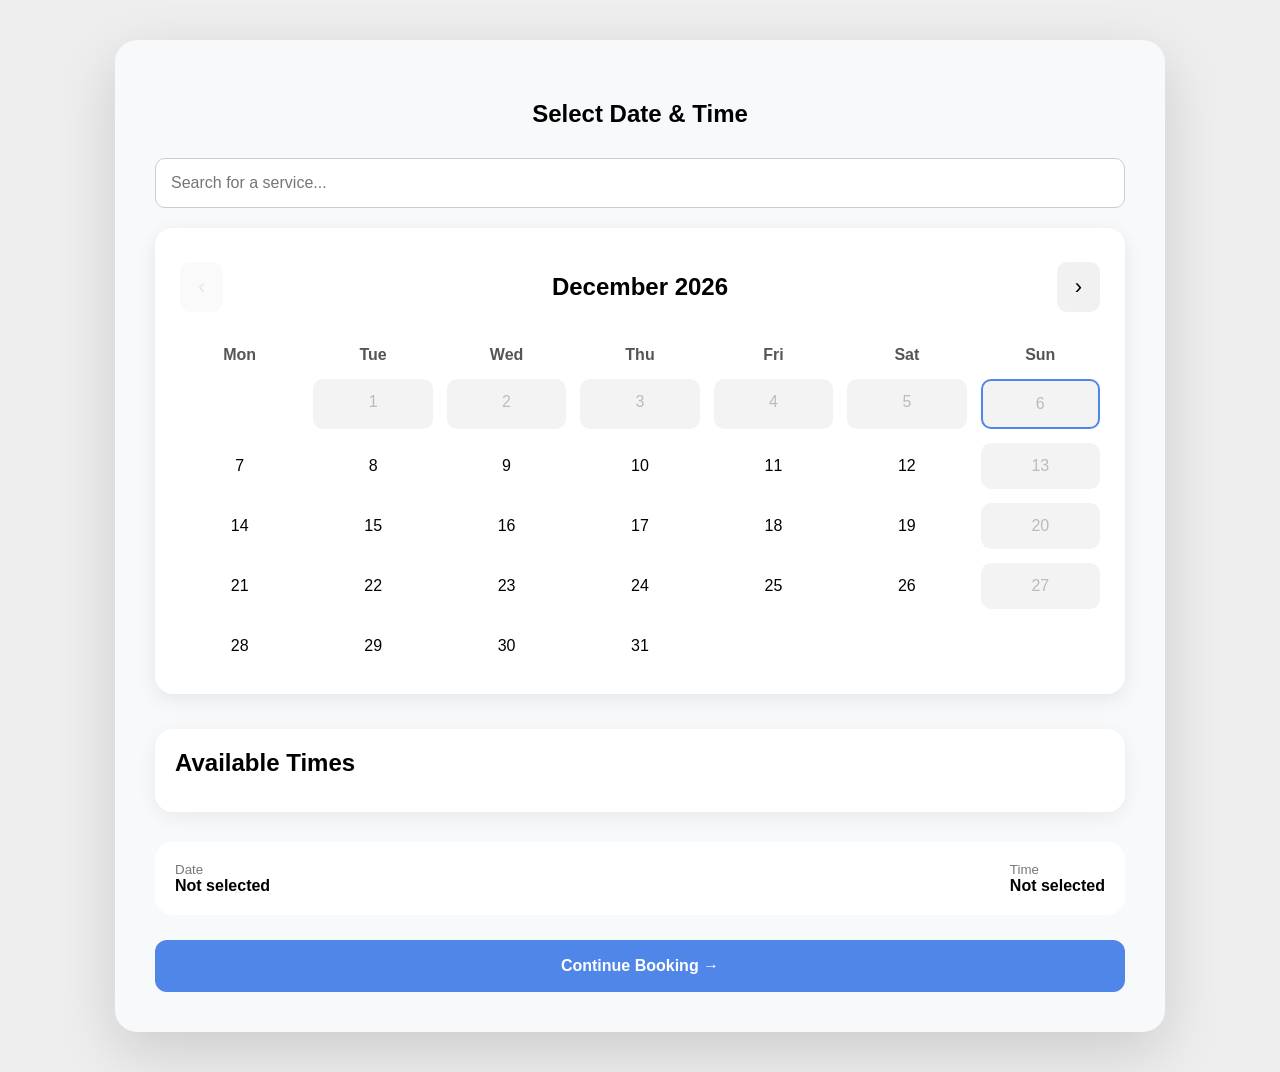
==== index.html @ dd41b32f "Initial Booking System" ====
<!DOCTYPE html>
<html lang="en">
<head>
  <meta charset="UTF-8" />
  <meta name="viewport" content="width=device-width, initial-scale=1.0" />
  <title>Booking Calendar</title>
  <link rel="stylesheet" href="css/style.css" />
</head>
<body>

  <main class="app">

    <section class="page active" id="calendarPage">
      <h1>Select Date & Time</h1>

      <input class="search" placeholder="Search for a service..." />

      <div class="calendar-card">
        <div class="calendar-header">
          <button id="prevMonth">‹</button>
          <h2 id="monthTitle"></h2>
          <button id="nextMonth">›</button>
        </div>

        <div class="weekdays">
          <span>Mon</span><span>Tue</span><span>Wed</span><span>Thu</span><span>Fri</span><span>Sat</span><span>Sun</span>
        </div>

        <div class="dates" id="dates"></div>
      </div>

      <div class="time-section">
        <h2>Available Times</h2>
        <p id="closedMessage" class="closed-message"></p>
        <div class="time-grid" id="timeGrid"></div>
      </div>

      <div class="summary">
        <div>
          <small>Date</small>
          <b id="selectedDateText">Not selected</b>
        </div>
        <div>
          <small>Time</small>
          <b id="selectedTimeText">Not selected</b>
        </div>
      </div>

      <button class="main-btn" id="continueBtn">Continue Booking →</button>
    </section>

    <section class="page" id="detailsPage">
      <button class="back-btn" id="backBtn">← Back</button>

      <h1>Booking Details</h1>

      <div class="service-card">
        <div class="icon">📅</div>
        <div>
          <b>Appointment</b>
          <p id="bookingSummary">No date selected</p>
        </div>
      </div>

      <form id="bookingForm">
        <label>Full Name</label>
        <input id="nameInput" placeholder="Your name" required />

        <label>Email Address</label>
        <input id="emailInput" type="email" placeholder="your@email.com" required />

        <label>Phone Number</label>
        <input id="phoneInput" placeholder="+49 ..." />

        <label>Notes</label>
        <textarea id="notesInput" placeholder="Write anything important..."></textarea>

        <button class="main-btn" type="submit">Submit Booking</button>
      </form>
    </section>

    <section class="page" id="successPage">
      <h1>Booking Sent ✅</h1>
      <p class="center-text">Your booking is pending approval.</p>
      <button class="main-btn" id="newBookingBtn">New Booking</button>
    </section>

  </main>

  <script src="js/booking.js"></script>
  <script src="js/calendar.js"></script>
  <script src="js/app.js"></script>
</body>
</html>
---- css/style.css ----
* {
  box-sizing: border-box;
  font-family: Arial, sans-serif;
}

body {
  margin: 0;
  background: #eeeeee;
  min-height: 100vh;
  display: flex;
  justify-content: center;
  padding: 40px;
}

.app {
  width: 100%;
  max-width: 1050px;
  background: #f8f9fb;
  border-radius: 22px;
  padding: 40px;
  box-shadow: 0 20px 60px #00000025;
}

.page {
  display: none;
}

.page.active {
  display: block;
}

h1 {
  text-align: center;
  margin-bottom: 30px;
}

.search,
input,
textarea {
  width: 100%;
  padding: 15px;
  border: 1px solid #ccc;
  border-radius: 10px;
  background: white;
  margin-bottom: 20px;
  font-size: 16px;
}

.calendar-card {
  background: white;
  border-radius: 18px;
  padding: 25px;
  box-shadow: 0 5px 20px #00000015;
}

.calendar-header {
  display: flex;
  justify-content: space-between;
  align-items: center;
}

.calendar-header button {
  border: none;
  background: #f1f1f1;
  padding: 12px 18px;
  border-radius: 10px;
  font-size: 22px;
  cursor: pointer;
}

.weekdays,
.dates {
  display: grid;
  grid-template-columns: repeat(7, 1fr);
  text-align: center;
  gap: 14px;
}

.weekdays {
  margin: 25px 0 15px;
  font-weight: bold;
  color: #555;
}

.date {
  padding: 14px;
  border-radius: 10px;
  cursor: pointer;
}

.date:hover {
  background: #e8efff;
}

.date.selected {
  background: #4f86e8;
  color: white;
}

.date.today {
  border: 2px solid #4f86e8;
}

.date.disabled {
  color: #bbb;
  background: #f3f3f3;
  cursor: not-allowed;
}

.empty {
  visibility: hidden;
}

/* TIME SECTION */
.time-section {
  margin-top: 35px;
  background: white;
  padding: 20px;
  border-radius: 18px;
  box-shadow: 0 5px 20px #00000010;
}

.time-section h2 {
  margin-top: 0;
  margin-bottom: 10px;
}

.closed-message {
  color: #777;
  font-size: 15px;
  margin-bottom: 15px;
}

.time-grid {
  display: grid;
  grid-template-columns: repeat(5, 1fr);
  gap: 12px;
}

.time-btn {
  width: 100%;
  padding: 13px;
  border: 1px solid #ccc;
  background: white;
  border-radius: 10px;
  cursor: pointer;
  font-size: 15px;
}

.time-btn:hover {
  background: #e8efff;
}

.time-btn.selected {
  background: #4f86e8;
  color: white;
  border: none;
}

.time-btn.disabled {
  background: #e5e5e5;
  color: #999;
  cursor: not-allowed;
  border: 1px solid #ddd;
}

.summary {
  margin-top: 30px;
  background: white;
  padding: 20px;
  border-radius: 18px;
  display: flex;
  justify-content: space-between;
  align-items: center;
}

.summary small {
  display: block;
  color: #777;
}

.main-btn {
  width: 100%;
  margin-top: 25px;
  padding: 17px;
  border: none;
  border-radius: 12px;
  background: #4f86e8;
  color: white;
  font-weight: bold;
  cursor: pointer;
  font-size: 16px;
}

.back-btn {
  border: none;
  background: none;
  font-size: 18px;
  cursor: pointer;
  margin-bottom: 20px;
}

.service-card,
.admin-card {
  background: white;
  padding: 20px;
  border-radius: 18px;
  display: flex;
  align-items: center;
  gap: 15px;
  margin-bottom: 25px;
  box-shadow: 0 4px 15px #00000010;
}

.admin-card {
  display: block;
}

.icon {
  background: #dfe8ff;
  padding: 15px;
  border-radius: 14px;
}

label {
  display: block;
  margin-bottom: 7px;
  font-weight: bold;
}

textarea {
  height: 130px;
  resize: none;
}

.center-text {
  text-align: center;
  font-size: 18px;
}

.booking-item {
  background: #f8f9fb;
  padding: 18px;
  border-radius: 14px;
  margin-top: 15px;
  border: 1px solid #ddd;
}

.booking-item button {
  padding: 10px 16px;
  border: none;
  border-radius: 8px;
  margin-right: 8px;
  cursor: pointer;
}

/* PHONE */
@media (max-width: 900px) {
  body {
    padding: 0;
    background: #f8f9fb;
  }

  .app {
    min-height: 100vh;
    padding: 22px;
    border-radius: 0;
    box-shadow: none;
  }

  h1 {
    font-size: 26px;
  }

  .calendar-card {
    padding: 16px;
  }

  .calendar-header h2 {
    font-size: 18px;
  }

  .weekdays,
  .dates {
    gap: 7px;
    font-size: 12px;
  }

  .date {
    padding: 10px 4px;
  }

  .time-grid {
    grid-template-columns: repeat(2, 1fr);
  }

  .summary {
    flex-direction: column;
    align-items: flex-start;
    gap: 12px;
  }
}

.delete-btn {
  background: #ffdddd;
  color: #b00020;
  margin-top: 10px;
}

.delete-btn:hover {
  background: #ffcccc;
}

.working-day {
  display: grid;
  grid-template-columns: 1.2fr 1fr 1fr 1fr;
  gap: 12px;
  align-items: center;
  background: #f8f9fb;
  padding: 14px;
  border-radius: 12px;
  margin-bottom: 12px;
  border: 1px solid #ddd;
}

.working-day input {
  margin-bottom: 0;
}

.open-row {
  display: flex;
  align-items: center;
  gap: 8px;
  margin-bottom: 0;
}

.open-row input {
  width: auto;
}

@media (max-width: 700px) {
  .working-day {
    grid-template-columns: 1fr;
  }
}
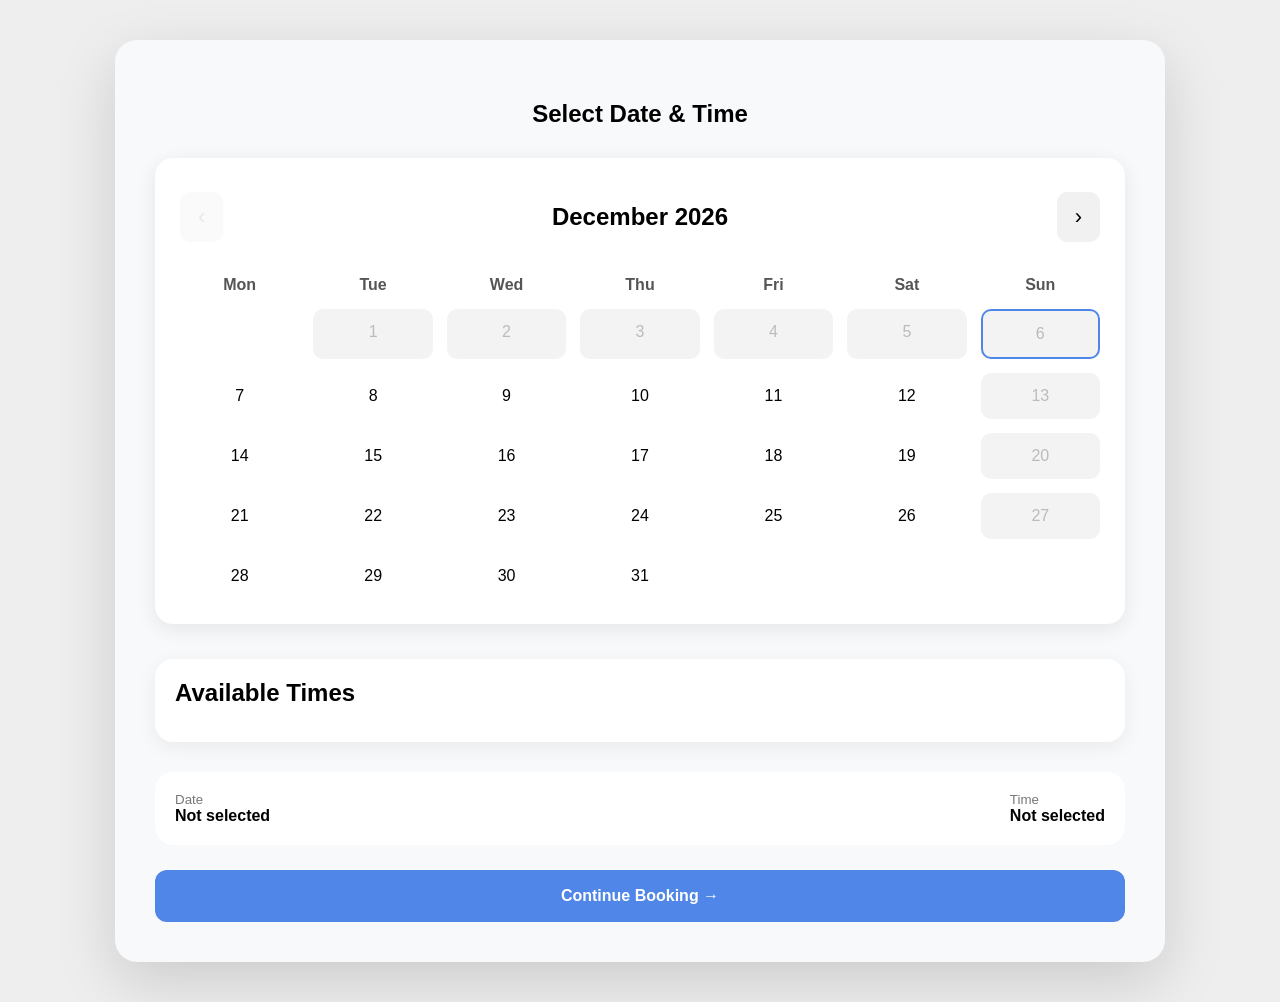
==== commit 9b06661f: "Initial Booking System" ====
--- a/index.html
+++ b/index.html
@@ -13,7 +13,7 @@
     <section class="page active" id="calendarPage">
       <h1>Select Date & Time</h1>
 
-      <input class="search" placeholder="Search for a service..." />
+      <!-- <input class="search" placeholder="Search for a service..." />    -->
 
       <div class="calendar-card">
         <div class="calendar-header">
--- a/css/style.css
+++ b/css/style.css
@@ -283,7 +283,7 @@
   .weekdays,
   .dates {
     gap: 7px;
-    font-size: 12px;
+    font-size: 12px;;
   }
 
   .date {
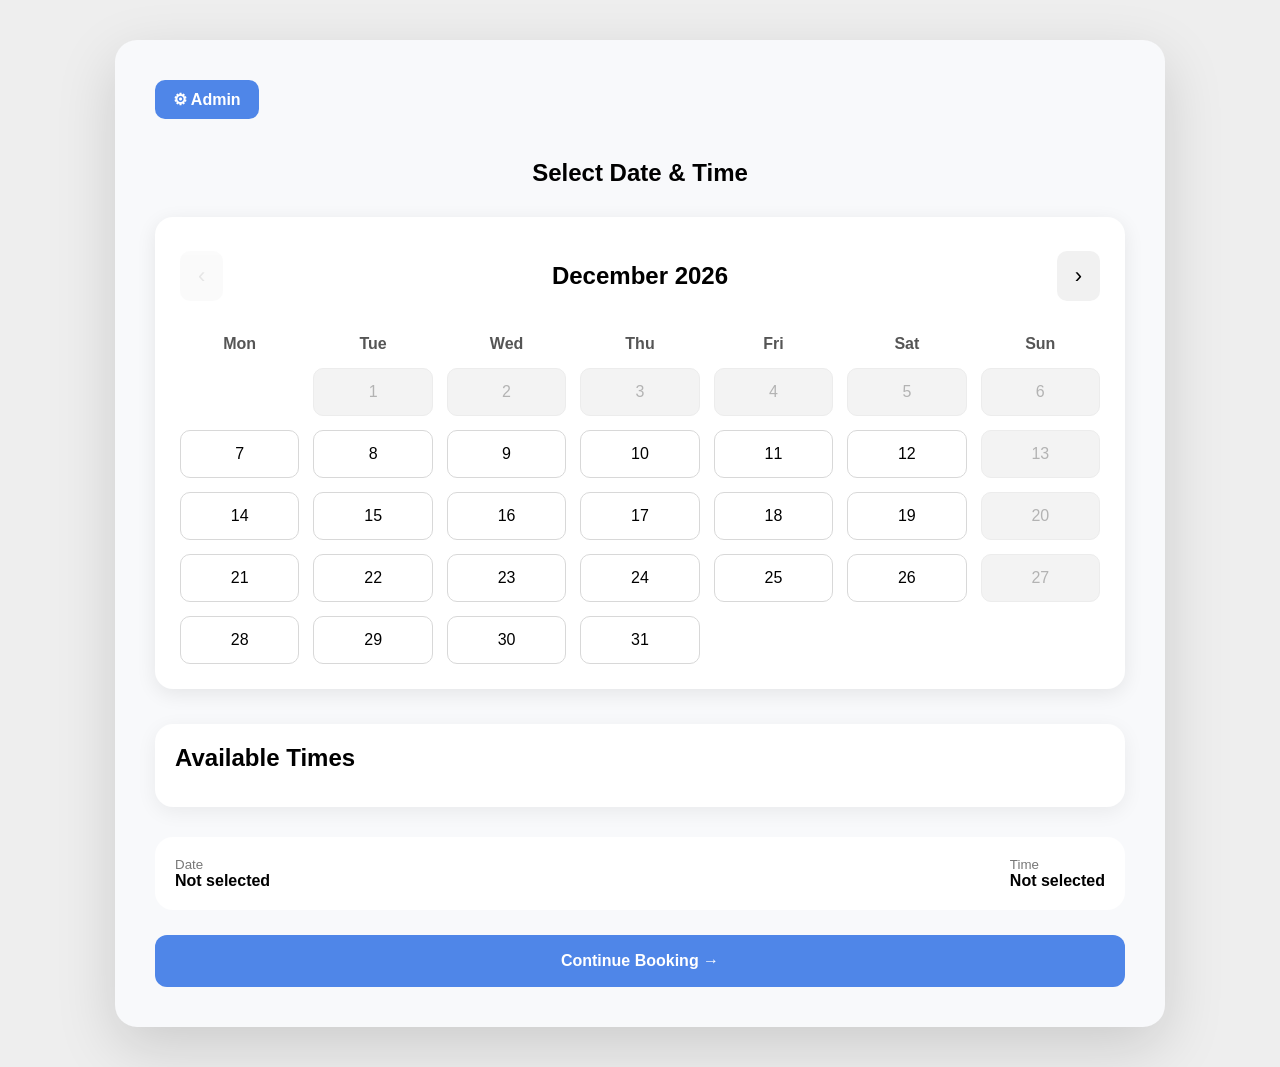
==== commit c8496ee9: "Initial Booking System" ====
--- a/index.html
+++ b/index.html
@@ -1,94 +1,101 @@
-<!DOCTYPE html>
+<!doctype html>
 <html lang="en">
-<head>
-  <meta charset="UTF-8" />
-  <meta name="viewport" content="width=device-width, initial-scale=1.0" />
-  <title>Booking Calendar</title>
-  <link rel="stylesheet" href="css/style.css" />
-</head>
-<body>
+  <head>
+    <meta charset="UTF-8" />
+    <meta name="viewport" content="width=device-width, initial-scale=1.0" />
+    <title>Booking Calendar</title>
+    <link rel="stylesheet" href="css/style.css" />
+  </head>
+  <body>
+    <main class="app">
+      <section class="page active" id="calendarPage">
+        <a href="admin.html" class="admin-btn"> ⚙ Admin </a>
+        <h1>Select Date & Time</h1>
 
-  <main class="app">
+        <!-- <input class="search" placeholder="Search for a service..." />    -->
 
-    <section class="page active" id="calendarPage">
-      <h1>Select Date & Time</h1>
+        <div class="calendar-card">
+          <div class="calendar-header">
+            <button id="prevMonth">‹</button>
+            <h2 id="monthTitle"></h2>
+            <button id="nextMonth">›</button>
+          </div>
 
-      <!-- <input class="search" placeholder="Search for a service..." />    -->
+          <div class="weekdays">
+            <span>Mon</span><span>Tue</span><span>Wed</span><span>Thu</span
+            ><span>Fri</span><span>Sat</span><span>Sun</span>
+          </div>
 
-      <div class="calendar-card">
-        <div class="calendar-header">
-          <button id="prevMonth">‹</button>
-          <h2 id="monthTitle"></h2>
-          <button id="nextMonth">›</button>
+          <div class="dates" id="dates"></div>
         </div>
 
-        <div class="weekdays">
-          <span>Mon</span><span>Tue</span><span>Wed</span><span>Thu</span><span>Fri</span><span>Sat</span><span>Sun</span>
+        <div class="time-section">
+          <h2>Available Times</h2>
+          <p id="closedMessage" class="closed-message"></p>
+          <div class="time-grid" id="timeGrid"></div>
         </div>
 
-        <div class="dates" id="dates"></div>
-      </div>
+        <div class="summary">
+          <div>
+            <small>Date</small>
+            <b id="selectedDateText">Not selected</b>
+          </div>
+          <div>
+            <small>Time</small>
+            <b id="selectedTimeText">Not selected</b>
+          </div>
+        </div>
 
-      <div class="time-section">
-        <h2>Available Times</h2>
-        <p id="closedMessage" class="closed-message"></p>
-        <div class="time-grid" id="timeGrid"></div>
-      </div>
+        <button class="main-btn" id="continueBtn">Continue Booking →</button>
+      </section>
 
-      <div class="summary">
-        <div>
-          <small>Date</small>
-          <b id="selectedDateText">Not selected</b>
+      <section class="page" id="detailsPage">
+        <button class="back-btn" id="backBtn">← Back</button>
+
+        <h1>Booking Details</h1>
+
+        <div class="service-card">
+          <div class="icon">📅</div>
+          <div>
+            <b>Appointment</b>
+            <p id="bookingSummary">No date selected</p>
+          </div>
         </div>
-        <div>
-          <small>Time</small>
-          <b id="selectedTimeText">Not selected</b>
-        </div>
-      </div>
 
-      <button class="main-btn" id="continueBtn">Continue Booking →</button>
-    </section>
+        <form id="bookingForm">
+          <label>Full Name</label>
+          <input id="nameInput" placeholder="Your name" required />
 
-    <section class="page" id="detailsPage">
-      <button class="back-btn" id="backBtn">← Back</button>
+          <label>Email Address</label>
+          <input
+            id="emailInput"
+            type="email"
+            placeholder="your@email.com"
+            required
+          />
 
-      <h1>Booking Details</h1>
+          <label>Phone Number</label>
+          <input id="phoneInput" placeholder="+49 ..." />
 
-      <div class="service-card">
-        <div class="icon">📅</div>
-        <div>
-          <b>Appointment</b>
-          <p id="bookingSummary">No date selected</p>
-        </div>
-      </div>
+          <label>Notes</label>
+          <textarea
+            id="notesInput"
+            placeholder="Write anything important..."
+          ></textarea>
 
-      <form id="bookingForm">
-        <label>Full Name</label>
-        <input id="nameInput" placeholder="Your name" required />
+          <button class="main-btn" type="submit">Submit Booking</button>
+        </form>
+      </section>
 
-        <label>Email Address</label>
-        <input id="emailInput" type="email" placeholder="your@email.com" required />
+      <section class="page" id="successPage">
+        <h1>Booking Sent ✅</h1>
+        <p class="center-text">Your booking is pending approval.</p>
+        <button class="main-btn" id="newBookingBtn">New Booking</button>
+      </section>
+    </main>
 
-        <label>Phone Number</label>
-        <input id="phoneInput" placeholder="+49 ..." />
-
-        <label>Notes</label>
-        <textarea id="notesInput" placeholder="Write anything important..."></textarea>
-
-        <button class="main-btn" type="submit">Submit Booking</button>
-      </form>
-    </section>
-
-    <section class="page" id="successPage">
-      <h1>Booking Sent ✅</h1>
-      <p class="center-text">Your booking is pending approval.</p>
-      <button class="main-btn" id="newBookingBtn">New Booking</button>
-    </section>
-
-  </main>
-
-  <script src="js/booking.js"></script>
-  <script src="js/calendar.js"></script>
-  <script src="js/app.js"></script>
-</body>
-</html>+    <script src="js/booking.js"></script>
+    <script src="js/calendar.js"></script>
+    <script src="js/app.js"></script>
+  </body>
+</html>
--- a/css/style.css
+++ b/css/style.css
@@ -1,3 +1,39 @@
+/* Development Admin Button */
+.admin-btn {
+    display: inline-flex;
+    align-items: center;
+    justify-content: center;
+
+    padding: 10px 18px;
+
+    background: #4f86e8;
+    color: white;
+
+    text-decoration: none;
+    border-radius: 10px;
+    font-weight: bold;
+
+    transition: .2s;
+    margin-bottom: 20px;
+}
+
+.admin-btn:hover {
+    background: #3b72d6;
+}
+
+@media (max-width:900px){
+    .admin-btn{
+        width:100%;
+    }
+}
+
+
+
+/* GENERAL STYLES */
+
+
+
+
 * {
   box-sizing: border-box;
   font-family: Arial, sans-serif;
@@ -86,15 +122,20 @@
   padding: 14px;
   border-radius: 10px;
   cursor: pointer;
-}
-
-.date:hover {
+  background: white;
+  border: 1px solid #d8d8d8;
+  transition: all 0.2s ease;
+}
+
+.date:hover:not(.disabled) {
   background: #e8efff;
+  border-color: #4f86e8;
 }
 
 .date.selected {
   background: #4f86e8;
   color: white;
+  border-color: #4f86e8;
 }
 
 .date.today {
@@ -102,8 +143,9 @@
 }
 
 .date.disabled {
-  color: #bbb;
+  color: #b3b3b3;
   background: #f3f3f3;
+  border: 1px solid #ececec;
   cursor: not-allowed;
 }
 
@@ -283,11 +325,12 @@
   .weekdays,
   .dates {
     gap: 7px;
-    font-size: 12px;;
+    font-size: 12px;
   }
 
   .date {
     padding: 10px 4px;
+    border-radius: 8px;
   }
 
   .time-grid {
@@ -342,4 +385,4 @@
   .working-day {
     grid-template-columns: 1fr;
   }
-}+}
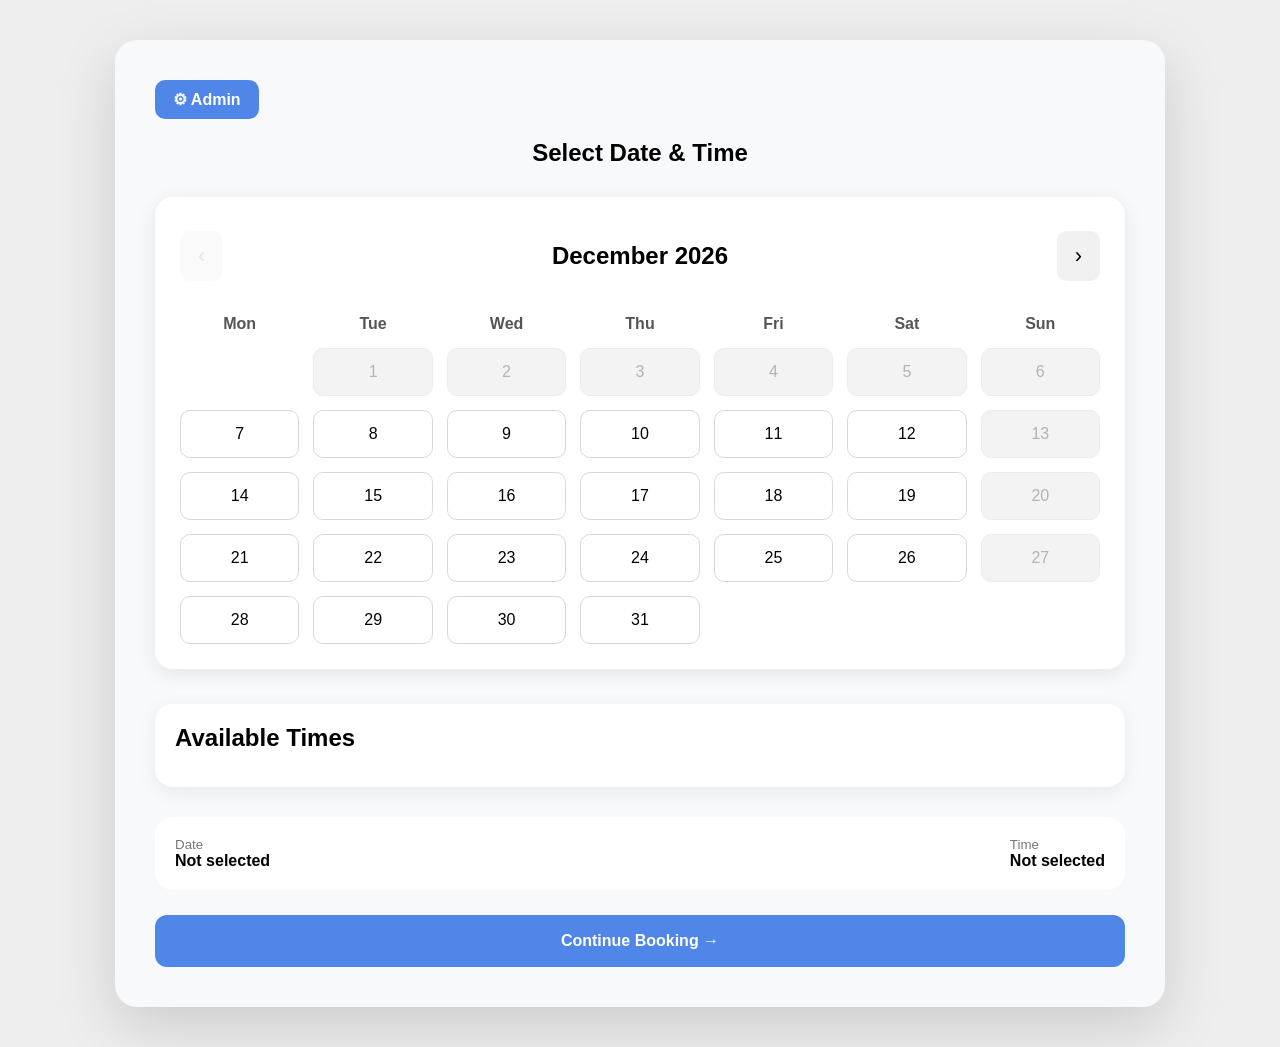
==== commit 54c55006: "Initial Booking System" ====
--- a/index.html
+++ b/index.html
@@ -4,26 +4,59 @@
     <meta charset="UTF-8" />
     <meta name="viewport" content="width=device-width, initial-scale=1.0" />
     <title>Booking Calendar</title>
+
     <link rel="stylesheet" href="css/style.css" />
+
+    <link rel="icon" type="image/x-icon" href="images/calender.png" />
+
+    <link rel="manifest" href="manifest.json" />
+
+    <meta name="theme-color" content="#4f86e8" />
+
+    <meta name="mobile-web-app-capable" content="yes" />
+    <meta name="apple-mobile-web-app-capable" content="yes" />
+    <meta
+      name="apple-mobile-web-app-status-bar-style"
+      content="default"
+    />
+    <meta name="apple-mobile-web-app-title" content="Booking Calendar" />
   </head>
+
   <body>
     <main class="app">
+
+      <div class="top-buttons">
+        <a href="admin.html" class="admin-btn">
+          ⚙ Admin
+        </a>
+
+        <button id="installBtn" class="install-btn">
+          📲 Install App
+        </button>
+      </div>
+
       <section class="page active" id="calendarPage">
-        <a href="admin.html" class="admin-btn"> ⚙ Admin </a>
         <h1>Select Date & Time</h1>
 
-        <!-- <input class="search" placeholder="Search for a service..." />    -->
+        <!-- <input class="search" placeholder="Search for a service..." /> -->
 
         <div class="calendar-card">
           <div class="calendar-header">
             <button id="prevMonth">‹</button>
+
             <h2 id="monthTitle"></h2>
+
             <button id="nextMonth">›</button>
           </div>
 
           <div class="weekdays">
-            <span>Mon</span><span>Tue</span><span>Wed</span><span>Thu</span
-            ><span>Fri</span><span>Sat</span><span>Sun</span>
+            <span>Mon</span>
+            <span>Tue</span>
+            <span>Wed</span>
+            <span>Thu</span>
+            <span>Fri</span>
+            <span>Sat</span>
+            <span>Sun</span>
           </div>
 
           <div class="dates" id="dates"></div>
@@ -31,7 +64,9 @@
 
         <div class="time-section">
           <h2>Available Times</h2>
+
           <p id="closedMessage" class="closed-message"></p>
+
           <div class="time-grid" id="timeGrid"></div>
         </div>
 
@@ -40,33 +75,48 @@
             <small>Date</small>
             <b id="selectedDateText">Not selected</b>
           </div>
+
           <div>
             <small>Time</small>
             <b id="selectedTimeText">Not selected</b>
           </div>
         </div>
 
-        <button class="main-btn" id="continueBtn">Continue Booking →</button>
+        <button class="main-btn" id="continueBtn">
+          Continue Booking →
+        </button>
       </section>
 
       <section class="page" id="detailsPage">
-        <button class="back-btn" id="backBtn">← Back</button>
+        <button class="back-btn" id="backBtn">
+          ← Back
+        </button>
 
         <h1>Booking Details</h1>
 
         <div class="service-card">
           <div class="icon">📅</div>
+
           <div>
             <b>Appointment</b>
-            <p id="bookingSummary">No date selected</p>
+
+            <p id="bookingSummary">
+              No date selected
+            </p>
           </div>
         </div>
 
         <form id="bookingForm">
           <label>Full Name</label>
-          <input id="nameInput" placeholder="Your name" required />
+
+          <input
+            id="nameInput"
+            placeholder="Your name"
+            required
+          />
 
           <label>Email Address</label>
+
           <input
             id="emailInput"
             type="email"
@@ -75,27 +125,44 @@
           />
 
           <label>Phone Number</label>
-          <input id="phoneInput" placeholder="+49 ..." />
+
+          <input
+            id="phoneInput"
+            placeholder="+49 ..."
+          />
 
           <label>Notes</label>
+
           <textarea
             id="notesInput"
             placeholder="Write anything important..."
           ></textarea>
 
-          <button class="main-btn" type="submit">Submit Booking</button>
+          <button
+            class="main-btn"
+            type="submit"
+          >
+            Submit Booking
+          </button>
         </form>
       </section>
 
       <section class="page" id="successPage">
         <h1>Booking Sent ✅</h1>
-        <p class="center-text">Your booking is pending approval.</p>
-        <button class="main-btn" id="newBookingBtn">New Booking</button>
+
+        <p class="center-text">
+          Your booking is pending approval.
+        </p>
+
+        <button class="main-btn" id="newBookingBtn">
+          New Booking
+        </button>
       </section>
+
     </main>
 
     <script src="js/booking.js"></script>
     <script src="js/calendar.js"></script>
     <script src="js/app.js"></script>
   </body>
-</html>
+</html>
--- a/css/style.css
+++ b/css/style.css
@@ -1,38 +1,57 @@
 /* Development Admin Button */
 .admin-btn {
-    display: inline-flex;
-    align-items: center;
-    justify-content: center;
-
-    padding: 10px 18px;
-
-    background: #4f86e8;
-    color: white;
-
-    text-decoration: none;
-    border-radius: 10px;
-    font-weight: bold;
-
-    transition: .2s;
-    margin-bottom: 20px;
+  display: inline-flex;
+  align-items: center;
+  justify-content: center;
+
+  padding: 10px 18px;
+
+  background: #4f86e8;
+  color: white;
+
+  text-decoration: none;
+  border-radius: 10px;
+  font-weight: bold;
+
+  transition: 0.2s;
 }
 
 .admin-btn:hover {
-    background: #3b72d6;
-}
-
-@media (max-width:900px){
-    .admin-btn{
-        width:100%;
-    }
-}
-
-
+  background: #3b72d6;
+}
+
+/* Install App Button */
+.install-btn {
+  display: none;
+  align-items: center;
+  justify-content: center;
+
+  padding: 10px 18px;
+
+  background: #111827;
+  color: white;
+
+  border: none;
+  border-radius: 10px;
+  font-weight: bold;
+  cursor: pointer;
+
+  transition: 0.2s;
+}
+
+.install-btn:hover {
+  background: #374151;
+}
+
+/* Top Buttons */
+.top-buttons {
+  display: flex;
+  gap: 12px;
+  margin-bottom: 20px;
+  flex-wrap: wrap;
+}
 
 /* GENERAL STYLES */
-
-
-
 
 * {
   box-sizing: border-box;
@@ -296,6 +315,43 @@
   cursor: pointer;
 }
 
+.delete-btn {
+  background: #ffdddd;
+  color: #b00020;
+  margin-top: 10px;
+}
+
+.delete-btn:hover {
+  background: #ffcccc;
+}
+
+.working-day {
+  display: grid;
+  grid-template-columns: 1.2fr 1fr 1fr 1fr;
+  gap: 12px;
+  align-items: center;
+  background: #f8f9fb;
+  padding: 14px;
+  border-radius: 12px;
+  margin-bottom: 12px;
+  border: 1px solid #ddd;
+}
+
+.working-day input {
+  margin-bottom: 0;
+}
+
+.open-row {
+  display: flex;
+  align-items: center;
+  gap: 8px;
+  margin-bottom: 0;
+}
+
+.open-row input {
+  width: auto;
+}
+
 /* PHONE */
 @media (max-width: 900px) {
   body {
@@ -310,6 +366,15 @@
     box-shadow: none;
   }
 
+  .top-buttons {
+    flex-direction: column;
+  }
+
+  .admin-btn,
+  .install-btn {
+    width: 100%;
+  }
+
   h1 {
     font-size: 26px;
   }
@@ -344,45 +409,8 @@
   }
 }
 
-.delete-btn {
-  background: #ffdddd;
-  color: #b00020;
-  margin-top: 10px;
-}
-
-.delete-btn:hover {
-  background: #ffcccc;
-}
-
-.working-day {
-  display: grid;
-  grid-template-columns: 1.2fr 1fr 1fr 1fr;
-  gap: 12px;
-  align-items: center;
-  background: #f8f9fb;
-  padding: 14px;
-  border-radius: 12px;
-  margin-bottom: 12px;
-  border: 1px solid #ddd;
-}
-
-.working-day input {
-  margin-bottom: 0;
-}
-
-.open-row {
-  display: flex;
-  align-items: center;
-  gap: 8px;
-  margin-bottom: 0;
-}
-
-.open-row input {
-  width: auto;
-}
-
 @media (max-width: 700px) {
   .working-day {
     grid-template-columns: 1fr;
   }
-}
+}
